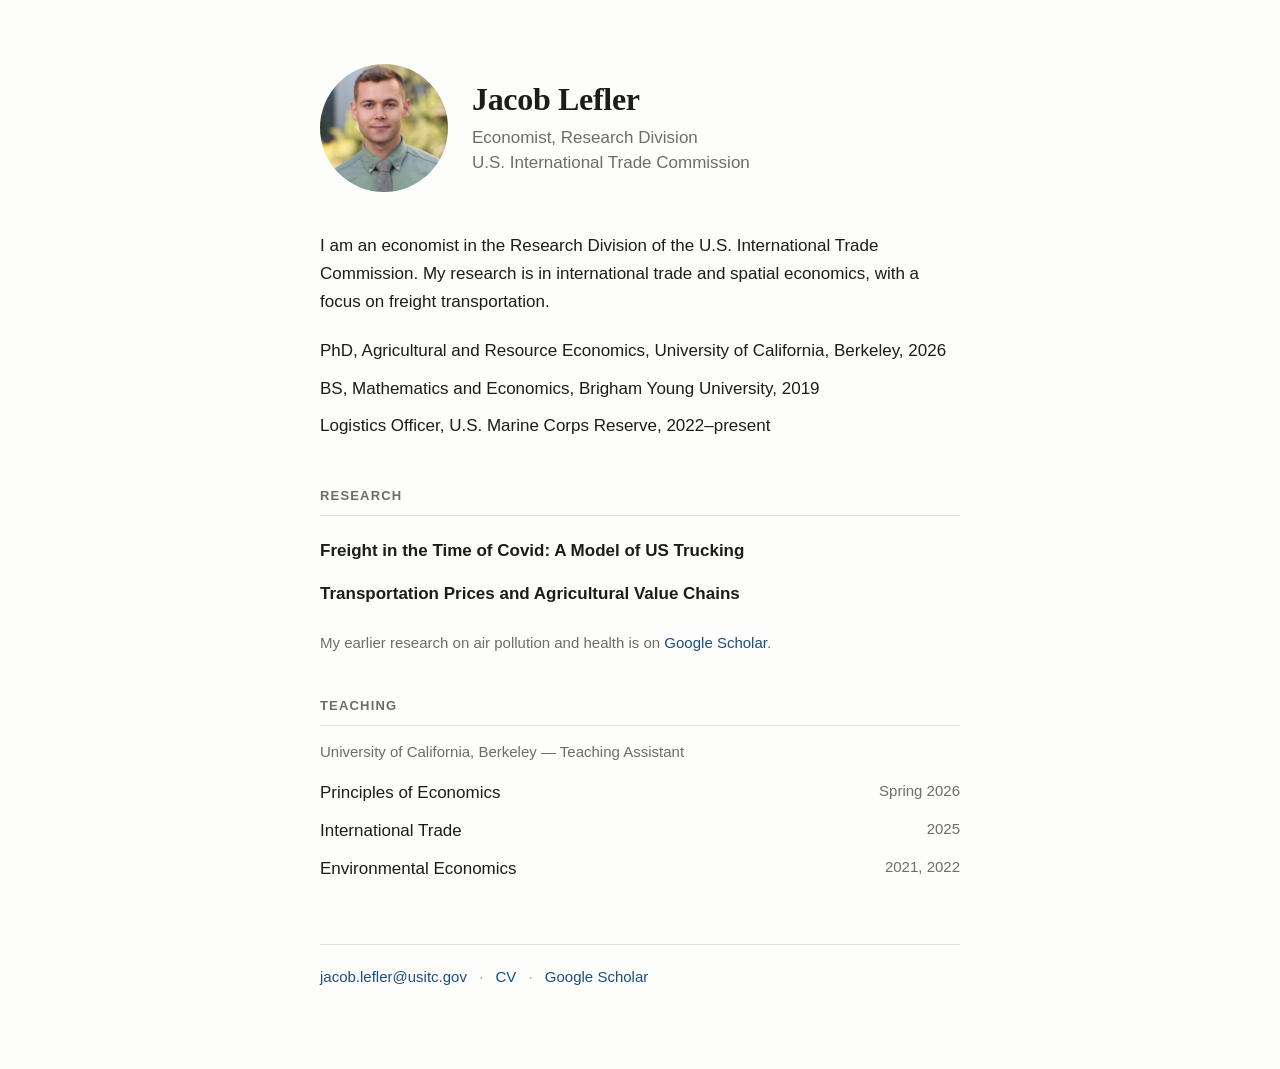
==== index.html @ 9243aeb3 "overhauled the website and cv; added ITC affiliation" ====
<!DOCTYPE html>
<html lang="en">
<head>
<meta charset="utf-8">
<meta name="viewport" content="width=device-width, initial-scale=1">

<title>Jacob Lefler</title>
<meta name="description" content="Jacob Lefler is an economist in the Research Division of the U.S. International Trade Commission. He researches international trade, spatial economics, and freight transportation.">

<meta property="og:type" content="website">
<meta property="og:title" content="Jacob Lefler">
<meta property="og:description" content="Economist, Research Division, U.S. International Trade Commission.">
<meta property="og:url" content="https://jacoblefler.github.io/">
<meta property="og:image" content="https://jacoblefler.github.io/assets/profile.jpg">
<meta name="twitter:card" content="summary">

<link rel="icon" href="assets/favicon.ico">
<link rel="stylesheet" href="style.css">
</head>

<body>
<main>

  <header class="intro">
    <img class="photo" src="assets/profile.jpg" alt="Jacob Lefler" width="128" height="128">
    <div class="intro-text">
      <h1>Jacob Lefler</h1>
      <p class="title">
        Economist, Research Division<br>
        U.S. International Trade Commission
      </p>
    </div>
  </header>

  <section>
    <p>
      I am an economist in the Research Division of the U.S. International Trade
      Commission. My research is in international trade and spatial economics, with a
      focus on freight transportation.
    </p>
    <ul class="plain">
      <li>PhD, Agricultural and Resource Economics, University of California, Berkeley, 2026</li>
      <li>BS, Mathematics and Economics, Brigham Young University, 2019</li>
      <li>Logistics Officer, U.S. Marine Corps Reserve, 2022&ndash;present</li>
    </ul>
  </section>

  <section>
    <h2>Research</h2>
    <ul class="plain research">
      <li>
        <span class="paper">Freight in the Time of Covid: A Model of US Trucking</span>
      </li>
      <li>
        <span class="paper">Transportation Prices and Agricultural Value Chains</span>
      </li>
    </ul>
    <p class="aside">
      My earlier research on air pollution and health is on
      <a href="https://scholar.google.com/citations?user=dYuFgLIAAAAJ" target="_blank">Google Scholar</a>.
    </p>
  </section>

  <section>
    <h2>Teaching</h2>
    <p class="aside">University of California, Berkeley &mdash; Teaching Assistant</p>
    <ul class="plain">
      <li><span>Principles of Economics</span> <span class="year">Spring 2026</span></li>
      <li><span>International Trade</span> <span class="year">2025</span></li>
      <li><span>Environmental Economics</span> <span class="year">2021, 2022</span></li>
    </ul>
  </section>

  <footer>
    <a href="mailto:jacob.lefler@usitc.gov">jacob.lefler@usitc.gov</a>
    <span class="sep">&middot;</span>
    <a href="cv.pdf" target="_blank">CV</a>
    <span class="sep">&middot;</span>
    <a href="https://scholar.google.com/citations?user=dYuFgLIAAAAJ" target="_blank">Google Scholar</a>
  </footer>

</main>
</body>
</html>
---- style.css ----
/* Jacob Lefler -- personal site.
   One page, one stylesheet, no framework. Edit index.html for content. */

:root {
  --bg:     #fdfdfc;
  --text:   #1c1c1a;
  --muted:  #6d6d68;
  --accent: #1a4d80;
  --rule:   #e2e1dd;
}

@media (prefers-color-scheme: dark) {
  :root {
    --bg:     #16161a;
    --text:   #e6e5e1;
    --muted:  #9a9a94;
    --accent: #8ab4e8;
    --rule:   #33333a;
  }
}

* { box-sizing: border-box; }

body {
  margin: 0;
  padding: 4rem 1.5rem 5rem;
  background: var(--bg);
  color: var(--text);
  font-family: -apple-system, BlinkMacSystemFont, "Segoe UI", Roboto, Helvetica, Arial, sans-serif;
  font-size: 1.0625rem;
  line-height: 1.65;
  -webkit-font-smoothing: antialiased;
}

main {
  max-width: 40rem;
  margin: 0 auto;
}

a {
  color: var(--accent);
  text-decoration: none;
  border-bottom: 1px solid transparent;
}

a:hover {
  border-bottom-color: currentColor;
}

/* --- header ------------------------------------------------------------- */

.intro {
  display: flex;
  align-items: center;
  gap: 1.5rem;
  flex-wrap: wrap;
  margin-bottom: 2.5rem;
}

.photo {
  width: 128px;
  height: 128px;
  border-radius: 50%;
  object-fit: cover;
  object-position: center 20%;
  flex-shrink: 0;
}

h1 {
  font-family: Georgia, "Iowan Old Style", "Times New Roman", serif;
  font-size: 2rem;
  font-weight: 600;
  line-height: 1.2;
  letter-spacing: -0.01em;
  margin: 0 0 0.4rem;
}

.title {
  margin: 0;
  color: var(--muted);
  line-height: 1.5;
}

/* --- sections ----------------------------------------------------------- */

section {
  margin-bottom: 2.5rem;
}

h2 {
  font-size: 0.8125rem;
  font-weight: 600;
  text-transform: uppercase;
  letter-spacing: 0.09em;
  color: var(--muted);
  margin: 0 0 0.9rem;
  padding-bottom: 0.5rem;
  border-bottom: 1px solid var(--rule);
}

p { margin: 0 0 1rem; }

ul.plain {
  list-style: none;
  margin: 0;
  padding: 0;
}

ul.plain li {
  display: flex;
  justify-content: space-between;
  gap: 1rem;
  padding: 0.3rem 0;
}

.paper { font-weight: 600; }

/* Paper titles are full-width lines, not two-column rows like the teaching list. */
ul.research li {
  display: block;
  padding: 0.45rem 0;
}

.year {
  color: var(--muted);
  font-size: 0.9375rem;
  white-space: nowrap;
  flex-shrink: 0;
}

.aside {
  color: var(--muted);
  font-size: 0.9375rem;
}

section .aside:last-child { margin-bottom: 0; }
section .aside + ul.plain { margin-top: -0.4rem; }
section ul.plain + .aside { margin-top: 1rem; }

/* --- footer ------------------------------------------------------------- */

footer {
  margin-top: 3.5rem;
  padding-top: 1.25rem;
  border-top: 1px solid var(--rule);
  font-size: 0.9375rem;
  color: var(--muted);
}

.sep {
  margin: 0 0.5rem;
  color: var(--muted);
  opacity: 0.6;
}

/* --- narrow screens ----------------------------------------------------- */

@media (max-width: 30rem) {
  body { padding: 2.5rem 1.25rem 3.5rem; }

  .intro { gap: 1.15rem; }

  h1 { font-size: 1.6rem; }

  /* stack the year under the entry instead of squeezing it */
  ul.plain li {
    flex-direction: column;
    gap: 0.1rem;
  }

  footer { line-height: 2; }
}
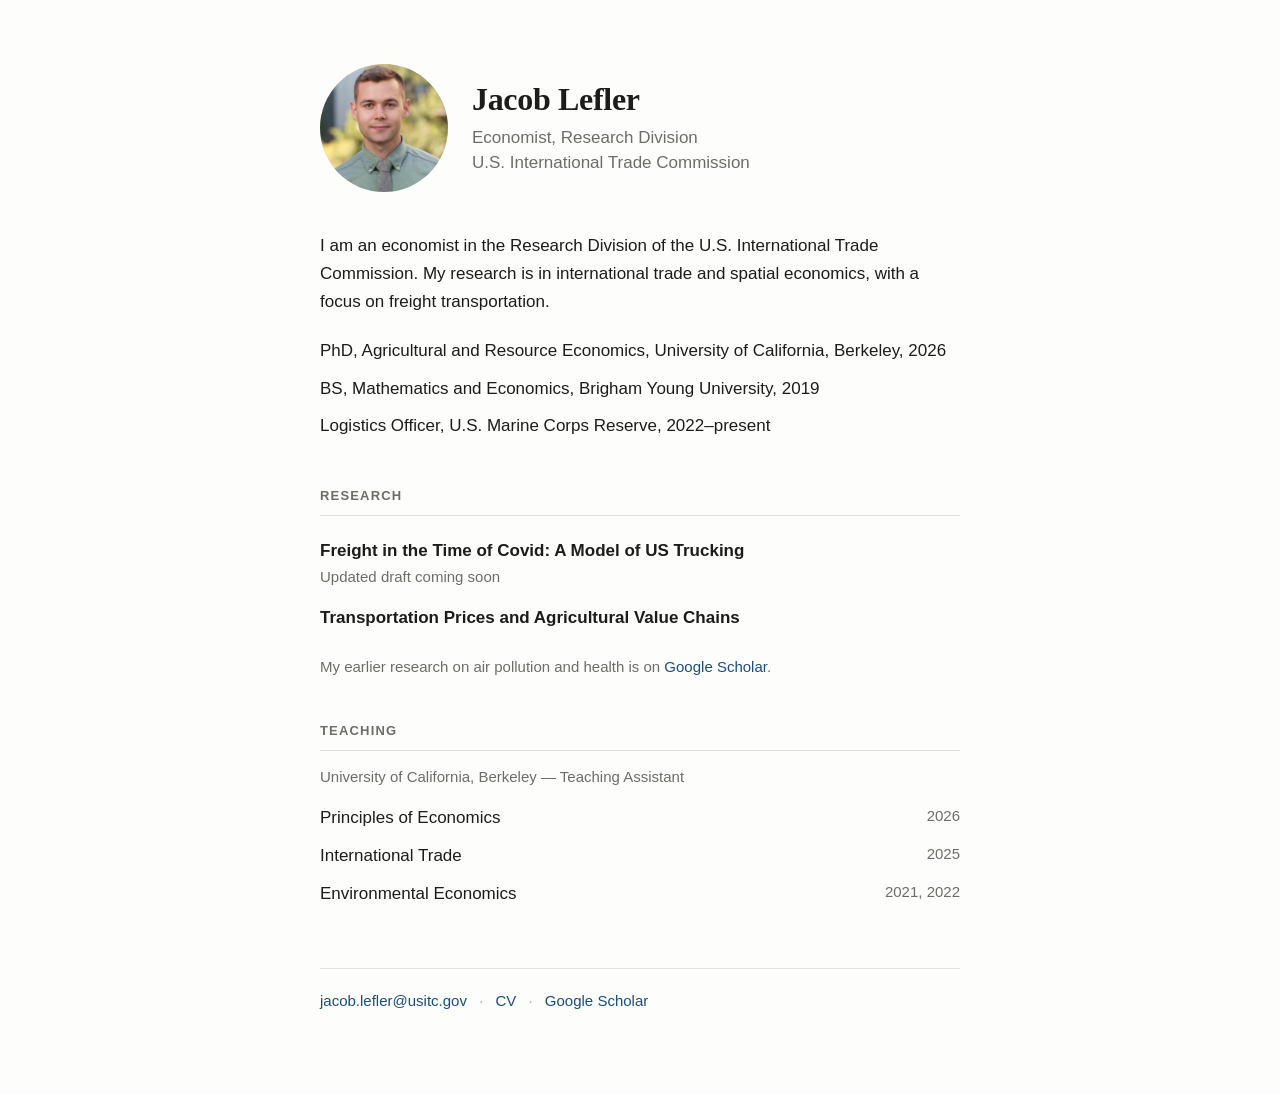
==== commit 35834be7: "added note that updated draft coming soon" ====
--- a/index.html
+++ b/index.html
@@ -50,6 +50,7 @@
     <ul class="plain research">
       <li>
         <span class="paper">Freight in the Time of Covid: A Model of US Trucking</span>
+        <span class="note">Updated draft coming soon</span>
       </li>
       <li>
         <span class="paper">Transportation Prices and Agricultural Value Chains</span>
@@ -65,7 +66,7 @@
     <h2>Teaching</h2>
     <p class="aside">University of California, Berkeley &mdash; Teaching Assistant</p>
     <ul class="plain">
-      <li><span>Principles of Economics</span> <span class="year">Spring 2026</span></li>
+      <li><span>Principles of Economics</span> <span class="year">2026</span></li>
       <li><span>International Trade</span> <span class="year">2025</span></li>
       <li><span>Environmental Economics</span> <span class="year">2021, 2022</span></li>
     </ul>
--- a/style.css
+++ b/style.css
@@ -121,6 +121,15 @@
   padding: 0.45rem 0;
 }
 
+/* Status line under a paper title, e.g. "Updated draft coming soon".
+   For the note on the same line as the title instead, change display to `inline`
+   and add:  .note::before { content: "\2014\00a0"; }  */
+.note {
+  display: block;
+  color: var(--muted);
+  font-size: 0.9375rem;
+}
+
 .year {
   color: var(--muted);
   font-size: 0.9375rem;
